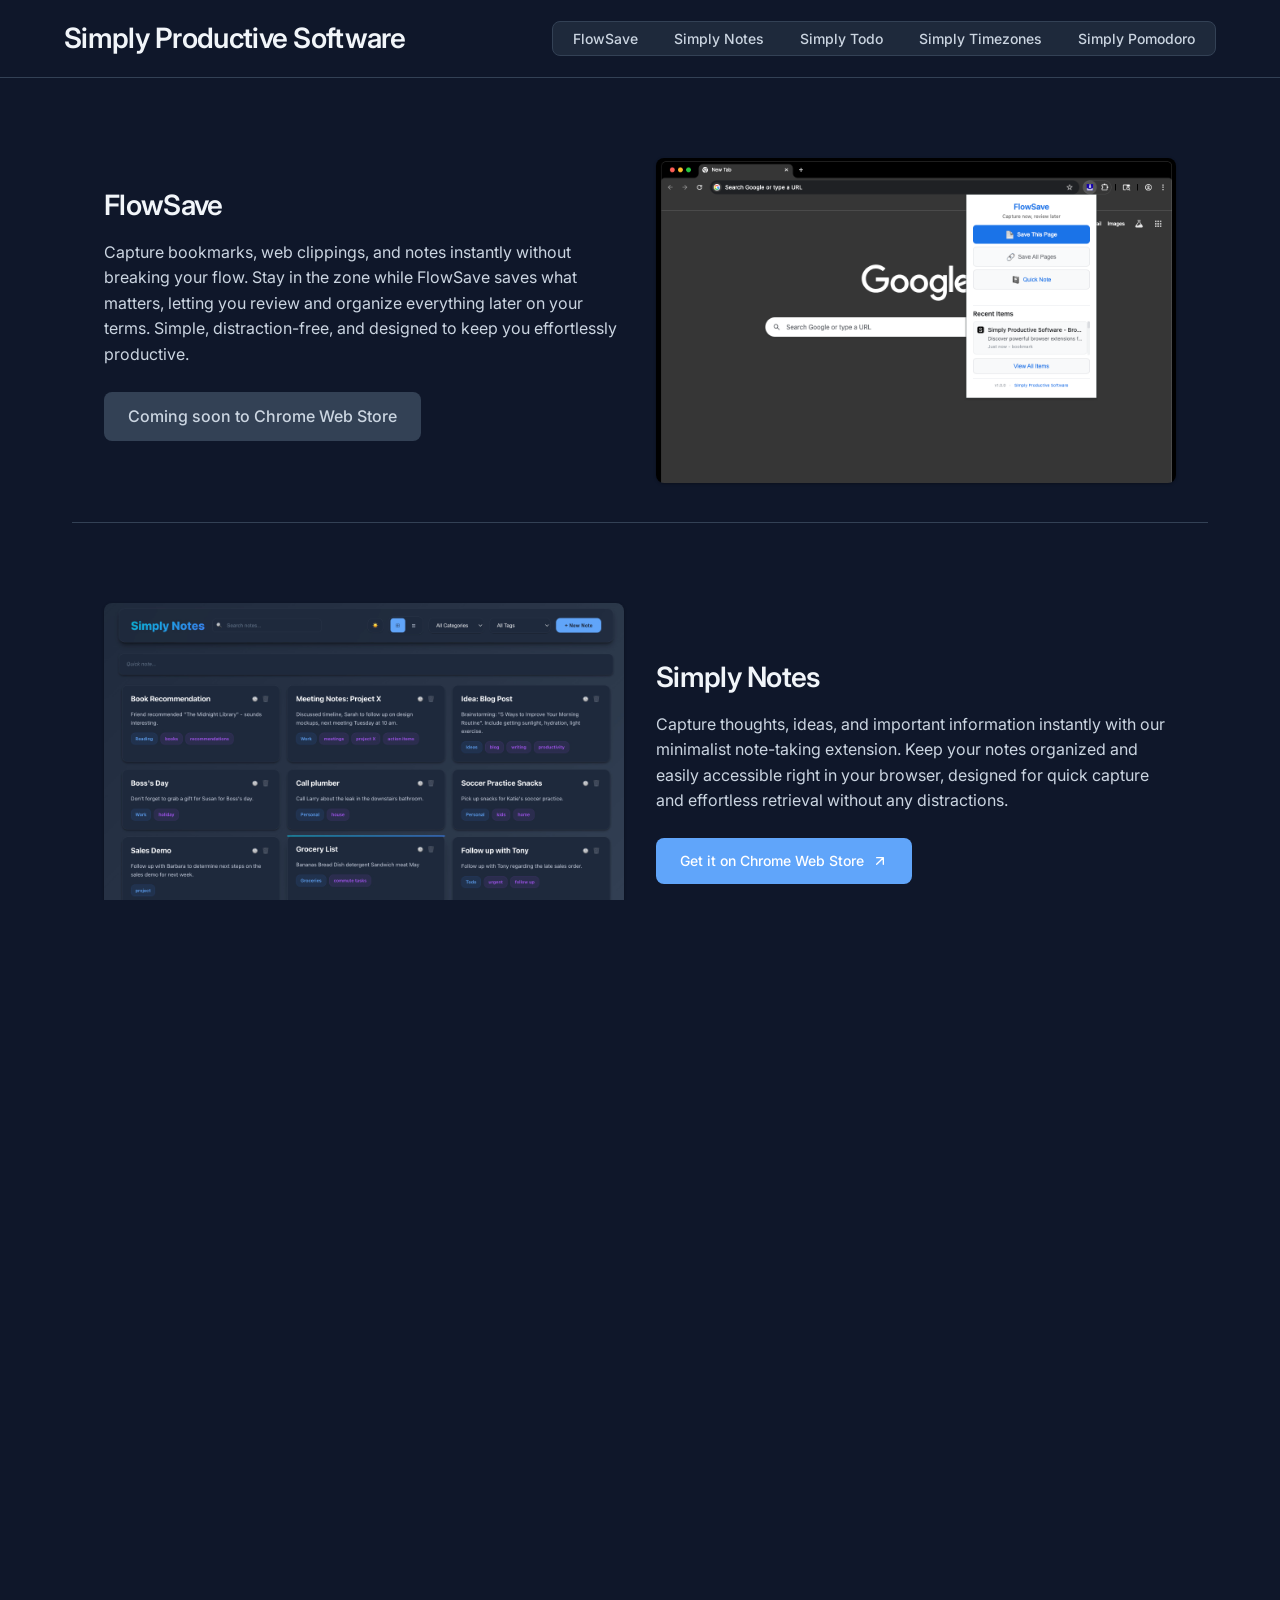
==== index.html @ 6670b8a2 "Update index.html Co-authored-by: Copilot <175728472+Copilot@users.noreply.github.com>" ====
<!DOCTYPE html>
<html lang="en">
  <head>
    <meta charset="UTF-8">
    <meta name="viewport" content="width=device-width, initial-scale=1.0">
    <title>Simply Productive Software - Browser Extensions for Productivity</title>
    <meta name="description" content="Discover powerful browser extensions for productivity including Simply Todo, Simply Timezones, Simply Pomodoro, and more. Streamline your workflow with our minimalist tools.">
    <link rel="stylesheet" href="styles.css">
    <link rel="stylesheet" href="utilities.css">
    <link rel="preconnect" href="https://fonts.googleapis.com">
    <link rel="preconnect" href="https://fonts.gstatic.com" crossorigin>
    <link href="https://fonts.googleapis.com/css2?family=Inter:wght@400;500;600;700&family=Roboto:wght@400;700&display=swap" rel="stylesheet">
    <link rel="apple-touch-icon" sizes="180x180" href="images/apple-touch-icon.png">
    <link rel="icon" type="image/png" sizes="32x32" href="images/favicon-32x32.png">
    <link rel="icon" type="image/png" sizes="16x16" href="images/favicon-16x16.png">
    <link rel="manifest" href="images/site.webmanifest">
  </head>
  <body>
    <header>
      <h1><a href="/" class="site-title">Simply Productive Software</a></h1>
      <nav>
        <button id="nav-toggle" class="menu-icon" aria-label="Toggle navigation menu" aria-expanded="false">
          <span class="bar"></span>
          <span class="bar"></span>
          <span class="bar"></span>
        </button>
        <ul id="nav-menu" role="navigation">
          <li><a href="#flowsave">FlowSave</a></li>
          <li><a href="#simply-notes">Simply Notes</a></li>
          <li><a href="#simply-todo">Simply Todo</a></li>
          <li><a href="#simply-timezones">Simply Timezones</a></li>
          <li><a href="#simply-pomodoro">Simply Pomodoro</a></li>
        </ul>
      </nav>
    </header>
       
  
    <main>
      <section class="product" id="flowsave">
        <div class="product-info">
          <h2>FlowSave</h2>
          <p>Capture bookmarks, web clippings, and notes instantly without breaking your flow. Stay in the zone while FlowSave saves what matters, letting you review and organize everything later on your terms. Simple, distraction-free, and designed to keep you effortlessly productive.</p>
          <div class="product-actions">
            <p class="coming-soon">Coming soon to Chrome Web Store</p>
          </div>
        </div>
        <div class="product-image">
          <img src="images/flowsave_screenshot.png" alt="Screenshot of FlowSave extension showing bookmark and note capture interface">
        </div>
      </section>

      <section class="product" id="simply-notes">
        <div class="product-info">
          <h2>Simply Notes</h2>
          <p>Capture thoughts, ideas, and important information instantly with our minimalist note-taking extension. Keep your notes organized and easily accessible right in your browser, designed for quick capture and effortless retrieval without any distractions.</p>
          <div class="product-actions">
            <a href="https://chromewebstore.google.com/detail/simply-notes/mkhhaekaoneilcbmcfhiagegfadagnkb" target="_blank" rel="noopener noreferrer" class="cta-button">
              <span>Get it on Chrome Web Store</span>
              <svg width="16" height="16" viewBox="0 0 24 24" fill="none" stroke="currentColor" stroke-width="2" stroke-linecap="round" stroke-linejoin="round" aria-hidden="true">
                <path d="M7 17L17 7M17 7H7M17 7V17"/>
              </svg>
            </a>
          </div>
        </div>
        <div class="product-image">
          <img src="images/simply_notes_screenshot.jpeg" alt="Simply Notes extension interface showing a clean note-taking interface">
        </div>
      </section>

      <section class="product" id="simply-todo">
        <div class="product-info">
          <h2>Simply Todo</h2>
          <p>Keep your todos organized right in your browser with our intuitive Simple Todo extension. Streamline your workflow with a clean, distraction-free interface designed for maximum productivity.</p>
          <div class="product-actions">
            <a href="https://chrome.google.com/webstore/detail/simply-todo/jafjjbfkceeoagbcfnkiibfmkchcicce" target="_blank" rel="noopener noreferrer" class="cta-button">
              <span>Get it on Chrome Web Store</span>
              <svg width="16" height="16" viewBox="0 0 24 24" fill="none" stroke="currentColor" stroke-width="2" stroke-linecap="round" stroke-linejoin="round" aria-hidden="true">
                <path d="M7 17L17 7M17 7H7M17 7V17"/>
              </svg>
            </a>
          </div>
        </div>
        <div class="product-image">
          <img src="images/simply_todo_screenshot.png" alt="Screenshot of Simply Todo extension showing task management interface with clean design">
        </div>
      </section>

      <section class="product" id="simply-timezones">
        <div class="product-info">
          <h2>Simply Timezones</h2>
          <p>Simply Timezones is the most elegant and feature-rich timezone extension for Chrome. Whether you're coordinating with remote teams, scheduling international meetings, or staying connected with friends and family worldwide, this extension makes global time management effortless and beautiful.</p>
          <div class="product-actions">
            <a href="https://chrome.google.com/webstore/detail/simply-timezones/hpgpbjglfnmbfbfgeknihofbfjahfcnl" target="_blank" rel="noopener noreferrer" class="cta-button">
              <span>Get it on Chrome Web Store</span>
              <svg width="16" height="16" viewBox="0 0 24 24" fill="none" stroke="currentColor" stroke-width="2" stroke-linecap="round" stroke-linejoin="round" aria-hidden="true">
                <path d="M7 17L17 7M17 7H7M17 7V17"/>
              </svg>
            </a>
          </div>
        </div>
        <div class="product-image">
          <img src="images/simply_timezones_screenshot.png" alt="Screenshot of Simply Timezones extension showing multiple timezone displays in an organized layout">
        </div>
      </section>

      <section class="product" id="simply-pomodoro">
        <div class="product-info">
          <h2>Simply Pomodoro</h2>
          <p>A browser extension dedicated to enhancing your productivity by providing structured work and rest intervals. It helps users maintain focus, reduce burnout, and manage tasks effectively by signaling when to work and when to take a break using the proven Pomodoro Technique.</p>
          <div class="product-actions">
            <a href="https://chrome.google.com/webstore/detail/simply-pomodoro/ipaondnemkldgemededpanmgcmkelhdj" target="_blank" rel="noopener noreferrer" class="cta-button">
              <span>Get it on Chrome Web Store</span>
              <svg width="16" height="16" viewBox="0 0 24 24" fill="none" stroke="currentColor" stroke-width="2" stroke-linecap="round" stroke-linejoin="round" aria-hidden="true">
                <path d="M7 17L17 7M17 7H7M17 7V17"/>
              </svg>
            </a>
          </div>
        </div>
        <div class="product-image">
          <img src="images/simply_pomodoro_screenshot.png" alt="Screenshot of Simply Pomodoro extension showing timer interface with work and break intervals">
        </div>
      </section>
    </main>
    
    <footer>
      <p>&copy; <span id="current-year"></span> Simply Productive Software. All rights reserved.</p>
    </footer>
    
    <!-- Image Modal -->
    <div id="image-modal" class="image-modal" aria-hidden="true" role="dialog" aria-labelledby="modal-title" aria-describedby="modal-description">
      <div class="modal-backdrop" aria-label="Click anywhere to close image preview"></div>
      <div class="modal-content">
        <button class="modal-close" aria-label="Close image preview" title="Close">
          <svg width="20" height="20" viewBox="0 0 24 24" fill="none" stroke="currentColor" stroke-width="2" stroke-linecap="round" stroke-linejoin="round">
            <line x1="18" y1="6" x2="6" y2="18"></line>
            <line x1="6" y1="6" x2="18" y2="18"></line>
          </svg>
        </button>
        <img id="modal-image" src="" alt="" />
        <div class="modal-info">
          <h3 id="modal-title"></h3>
          <p id="modal-description"></p>
        </div>
      </div>
    </div>
    
    <script src="script.js"></script>
  </body>
</html>
---- styles.css ----
/* Modern Reset and Base Styles */
* {
    box-sizing: border-box;
    margin: 0;
    padding: 0;
}

/* Performance Optimizations */
* {
    box-sizing: border-box;
    margin: 0;
    padding: 0;
}

/* Reduce motion for users who prefer it */
@media (prefers-reduced-motion: reduce) {
    *,
    *::before,
    *::after {
        animation-duration: 0.01ms !important;
        animation-iteration-count: 1 !important;
        transition-duration: 0.01ms !important;
    }
    
    html {
        scroll-behavior: auto;
    }
}

/* Improve font rendering */
body {
    -webkit-font-smoothing: antialiased;
    -moz-osx-font-smoothing: grayscale;
    text-rendering: optimizeLegibility;
}

:root {
    --primary-color: #60a5fa;
    --primary-hover: #3b82f6;
    --background: #0f172a;
    --surface: #1e293b;
    --text-primary: #f1f5f9;
    --text-secondary: #cbd5e1;
    --text-muted: #94a3b8;
    --border-color: #334155;
    --shadow: 0 1px 3px 0 rgba(0, 0, 0, 0.3);
    --shadow-hover: 0 4px 6px -1px rgba(0, 0, 0, 0.3);
    --border-radius: 8px;
    --transition: all 0.2s ease;
}

html {
    scroll-behavior: smooth;
    scroll-padding-top: 6rem;
}

html, body {
    height: 100%;
    width: 100%;
    overflow-x: hidden;
    font-family: -apple-system, BlinkMacSystemFont, 'Inter', 'Segoe UI', Roboto, sans-serif;
    background: var(--background);
    color: var(--text-primary);
    line-height: 1.6;
    display: flex;
    flex-direction: column;
}

/* Layout Components */
header, main, footer {
    flex: 0 0 auto;
}

main {
    flex: 1 0 auto;
    padding: 0;
    max-width: 1200px;
    margin: 0 auto;
    width: 100%;
}

/* Compact Header */
header {
    background: var(--background);
    border-bottom: 1px solid var(--border-color);
    padding: 1rem 5%;
    display: flex;
    justify-content: space-between;
    align-items: center;
    position: sticky;
    top: 0;
    z-index: 1000;
}

header h1 {
    font-size: clamp(1.25rem, 2.5vw, 1.75rem);
    font-weight: 600;
    color: var(--text-primary);
    margin: 0;
    letter-spacing: -0.025em;
}

.site-title {
    color: var(--text-primary);
    text-decoration: none;
    transition: var(--transition);
    outline: none;
}

.site-title:hover {
    color: var(--primary-color);
}

.site-title:focus {
    outline: none;
}

.site-title:active {
    outline: none;
}

/* Minimalist Product Cards */
.product {
    margin: 3rem 2rem;
    padding: 2rem;
    display: grid;
    grid-template-columns: 1fr 1fr;
    gap: 2rem;
    align-items: center;
    border-bottom: 1px solid var(--border-color);
    scroll-margin-top: 6rem;
    opacity: 0;
    animation: slideInUp 0.6s ease-out forwards;
}

.product:last-child {
    border-bottom: none;
}

.product:nth-child(even) {
    grid-template-columns: 1fr 1fr;
}

.product:nth-child(even) .product-info {
    order: 2;
}

.product:nth-child(even) .product-image {
    order: 1;
}

.product-info h2 {
    font-size: clamp(1.25rem, 3vw, 1.75rem);
    font-weight: 600;
    margin-bottom: 0.75rem;
    color: var(--text-primary);
    letter-spacing: -0.025em;
}

.product-info p {
    font-size: 1rem;
    color: var(--text-secondary);
    margin-bottom: 1.5rem;
    line-height: 1.6;
}

/* Product Actions */
.product-actions {
    margin-top: 1.5rem;
}

.cta-button {
    display: inline-flex;
    align-items: center;
    gap: 0.5rem;
    background: var(--primary-color);
    color: white;
    padding: 0.75rem 1.5rem;
    border-radius: var(--border-radius);
    text-decoration: none;
    font-weight: 500;
    font-size: 0.875rem;
    transition: var(--transition);
}

.cta-button:hover {
    background: var(--primary-hover);
    transform: translateY(-1px);
    box-shadow: var(--shadow-hover);
}

.cta-button:focus-visible {
    outline: 2px solid var(--primary-color);
    outline-offset: 2px;
}

.coming-soon {
    display: inline-flex;
    align-items: center;
    gap: 0.5rem;
    background: var(--border-color);
    color: var(--text-muted);
    padding: 0.75rem 1.5rem;
    border-radius: var(--border-radius);
    font-weight: 500;
    font-size: 0.875rem;
    cursor: default;
    pointer-events: none;
}

.product-image {
    position: relative;
}

.product-image img {
    width: 100%;
    height: auto;
    border-radius: var(--border-radius);
    box-shadow: var(--shadow);
    transition: var(--transition);
}

/* Minimalist Footer */
footer {
    background: var(--surface);
    border-top: 1px solid var(--border-color);
    padding: 1.5rem 5%;
    text-align: center;
    margin-top: 3rem;
}

footer p {
    font-size: 0.875rem;
    color: var(--text-muted);
}

/* Clean Navigation */
nav {
    display: flex;
    align-items: center;
    position: relative;
}

#nav-menu {
    list-style-type: none;
    display: flex;
    gap: 0.25rem;
    background: var(--surface);
    border-radius: var(--border-radius);
    padding: 0.25rem;
    border: 1px solid var(--border-color);
}

#nav-menu li a {
    color: var(--text-secondary);
    text-decoration: none;
    padding: 0.5rem 1rem;
    border-radius: calc(var(--border-radius) - 2px);
    transition: var(--transition);
    font-weight: 500;
    font-size: 0.875rem;
    white-space: nowrap;
    position: relative;
}

#nav-menu li a::after {
    content: '';
    position: absolute;
    bottom: -2px;
    left: 50%;
    width: 0;
    height: 2px;
    background: var(--primary-color);
    transition: var(--transition);
    transform: translateX(-50%);
}

#nav-menu li a:hover::after,
#nav-menu li a:focus::after,
#nav-menu li a.active::after {
    width: 80%;
}

#nav-menu li a:hover,
#nav-menu li a:focus,
#nav-menu li a.active {
    background: var(--primary-color);
    color: white;
}

/* Navigation Hamburger Menu */
.menu-icon {
    display: none;
    flex-direction: column;
    gap: 3px;
    cursor: pointer;
    padding: 6px;
    border-radius: var(--border-radius);
    transition: var(--transition);
    background: none;
    border: none;
    color: inherit;
}

.menu-icon:hover {
    background: rgba(96, 165, 250, 0.1);
}

.menu-icon:focus {
    outline: 2px solid var(--primary-color);
    outline-offset: 2px;
}

.menu-icon:focus-visible {
    outline: 2px solid var(--primary-color);
    outline-offset: 2px;
}

.bar {
    background: var(--text-primary);
    height: 2px;
    width: 20px;
    border-radius: 1px;
    transition: var(--transition);
    display: block;
}

/* Minimalist Responsive Design */
@media only screen and (max-width: 900px) {
    main {
        padding: 0 1rem;
    }
    
    .product {
        grid-template-columns: 1fr;
        margin: 2rem 1rem;
        padding: 1.5rem;
        gap: 1.5rem;
    }
    
    .product:nth-child(even) {
        grid-template-columns: 1fr;
    }
    
    .product:nth-child(even) .product-info {
        order: 1;
    }
    
    .product:nth-child(even) .product-image {
        order: 2;
    }
    
    header {
        padding: 0.75rem 5%;
        flex-direction: row;
        justify-content: space-between;
        align-items: center;
    }
    
    nav {
        position: relative;
    }
    
    #nav-menu {
        display: none;
        flex-direction: column;
        position: absolute;
        top: calc(100% + 0.5rem);
        right: 0;
        background: var(--surface);
        border-radius: var(--border-radius);
        border: 1px solid var(--border-color);
        box-shadow: var(--shadow-hover);
        padding: 0.75rem;
        gap: 0.5rem;
        min-width: 200px;
        white-space: nowrap;
        z-index: 100;
    }

    #nav-menu.active {
        display: flex;
    }
    
    #nav-menu li a {
        padding: 0.5rem 0;
        border-radius: 0;
        background: none;
        color: var(--text-secondary);
        border-bottom: 1px solid transparent;
    }
    
    #nav-menu li a:hover,
    #nav-menu li a:focus,
    #nav-menu li a.active {
        background: none;
        color: var(--primary-color);
        border-bottom-color: var(--primary-color);
    }

    .menu-icon {
        display: flex;
    }
    
    .product-info h2 {
        font-size: 1.5rem;
    }
    
    .product-info p {
        font-size: 0.9rem;
    }
}

@media only screen and (max-width: 480px) {
    header {
        padding: 0.5rem 5%;
    }
    
    .product {
        margin: 1.5rem 0.5rem;
        padding: 1rem;
    }
    
    .product-actions .cta-button {
        padding: 0.625rem 1.25rem;
        font-size: 0.8rem;
    }
}

/* Clean Focus States */
a:focus,
button:focus {
    outline: 2px solid var(--primary-color);
    outline-offset: 2px;
}

/* Image Modal Styles */
.image-modal {
    position: fixed;
    top: 0;
    left: 0;
    width: 100%;
    height: 100%;
    background: rgba(15, 23, 42, 0.95);
    backdrop-filter: blur(8px);
    z-index: 10000;
    display: flex;
    align-items: center;
    justify-content: center;
    opacity: 0;
    visibility: hidden;
    transition: all 0.3s ease;
}

.image-modal.active {
    opacity: 1;
    visibility: visible;
}

.modal-backdrop {
    position: absolute;
    top: 0;
    left: 0;
    width: 100%;
    height: 100%;
    cursor: pointer;
}

.modal-content {
    position: relative;
    max-width: 90vw;
    max-height: 90vh;
    background: var(--surface);
    border-radius: var(--border-radius);
    box-shadow: 0 25px 50px -12px rgba(0, 0, 0, 0.5);
    overflow: hidden;
    transform: scale(0.9);
    transition: transform 0.3s ease;
    display: flex;
    flex-direction: column;
    align-items: center;
}

.image-modal.active .modal-content {
    transform: scale(1);
}

.modal-close {
    position: absolute;
    top: 0.75rem;
    right: 0.75rem;
    background: rgba(0, 0, 0, 0.3);
    border: none;
    border-radius: 50%;
    width: 32px;
    height: 32px;
    display: flex;
    align-items: center;
    justify-content: center;
    color: rgba(255, 255, 255, 0.6);
    cursor: pointer;
    transition: var(--transition);
    z-index: 10001;
    opacity: 0.4;
}

.modal-close:hover {
    background: rgba(0, 0, 0, 0.6);
    color: white;
    opacity: 1;
    transform: scale(1.05);
}

.modal-close:focus {
    outline: 2px solid var(--primary-color);
    outline-offset: 2px;
}

#modal-image {
    width: 100%;
    height: auto;
    max-height: calc(90vh - 120px);
    object-fit: contain;
    display: block;
}

.modal-info {
    padding: 1.5rem;
    background: var(--surface);
    border-top: 1px solid var(--border-color);
    width: 100%;
    box-sizing: border-box;
    align-self: stretch;
}

.modal-info h3 {
    font-size: 1.25rem;
    font-weight: 600;
    color: var(--text-primary);
    margin-bottom: 0.5rem;
    text-align: left;
}

.modal-info p {
    color: var(--text-secondary);
    font-size: 0.9rem;
    line-height: 1.5;
    text-align: left;
    margin: 0;
}

/* Make product images clickable */
.product-image img {
    cursor: pointer;
    transition: var(--transition);
}

.product-image img:hover {
    transform: scale(1.02);
    box-shadow: var(--shadow-hover);
}

/* Mobile responsiveness for modal */
@media only screen and (max-width: 768px) {
    .modal-content {
        max-width: 95vw;
        max-height: 95vh;
        margin: 1rem;
    }
    
    .modal-close {
        top: 0.5rem;
        right: 0.5rem;
        width: 28px;
        height: 28px;
        opacity: 0.3;
    }
    
    #modal-image {
        max-height: calc(95vh - 140px);
    }
    
    .modal-info {
        padding: 1rem;
    }
    
    .modal-info h3 {
        font-size: 1.1rem;
    }
    
    .modal-info p {
        font-size: 0.85rem;
    }
}

/* Smooth Page Load Animation */
@keyframes slideInUp {
    from {
        opacity: 0;
        transform: translateY(30px);
    }
    to {
        opacity: 1;
        transform: translateY(0);
    }
}
---- utilities.css ----
/**
 * Utility Classes and Components
 * Reusable styles for common UI patterns
 */

/* Screen Reader Only */
.sr-only {
    position: absolute;
    width: 1px;
    height: 1px;
    padding: 0;
    margin: -1px;
    overflow: hidden;
    clip: rect(0, 0, 0, 0);
    white-space: nowrap;
    border: 0;
}

/* Loading States */
.loading {
    opacity: 0.6;
    pointer-events: none;
}

/* Smooth Transitions */
.fade-in {
    animation: fadeIn 0.5s ease-in;
}

@keyframes fadeIn {
    from { opacity: 0; transform: translateY(20px); }
    to { opacity: 1; transform: translateY(0); }
}

/* Focus Indicators */
.focus-visible {
    outline: 2px solid var(--primary-color);
    outline-offset: 2px;
}

/* Text Utilities */
.text-center { text-align: center; }
.text-left { text-align: left; }
.text-right { text-align: right; }

/* Spacing Utilities */
.mt-1 { margin-top: 0.25rem; }
.mt-2 { margin-top: 0.5rem; }
.mt-3 { margin-top: 1rem; }
.mt-4 { margin-top: 1.5rem; }

.mb-1 { margin-bottom: 0.25rem; }
.mb-2 { margin-bottom: 0.5rem; }
.mb-3 { margin-bottom: 1rem; }
.mb-4 { margin-bottom: 1.5rem; }

/* Component States */
.is-active { 
    background: var(--primary-color) !important;
    color: white !important;
}

.is-disabled {
    opacity: 0.5;
    pointer-events: none;
    cursor: not-allowed;
}

/* Print Styles */
@media print {
    * {
        background: transparent !important;
        color: black !important;
        box-shadow: none !important;
        text-shadow: none !important;
    }
    
    a, a:visited {
        text-decoration: underline;
    }
    
    a[href]:after {
        content: " (" attr(href) ")";
    }
    
    .menu-icon,
    #nav-menu {
        display: none !important;
    }
    
    .product {
        page-break-inside: avoid;
    }
}
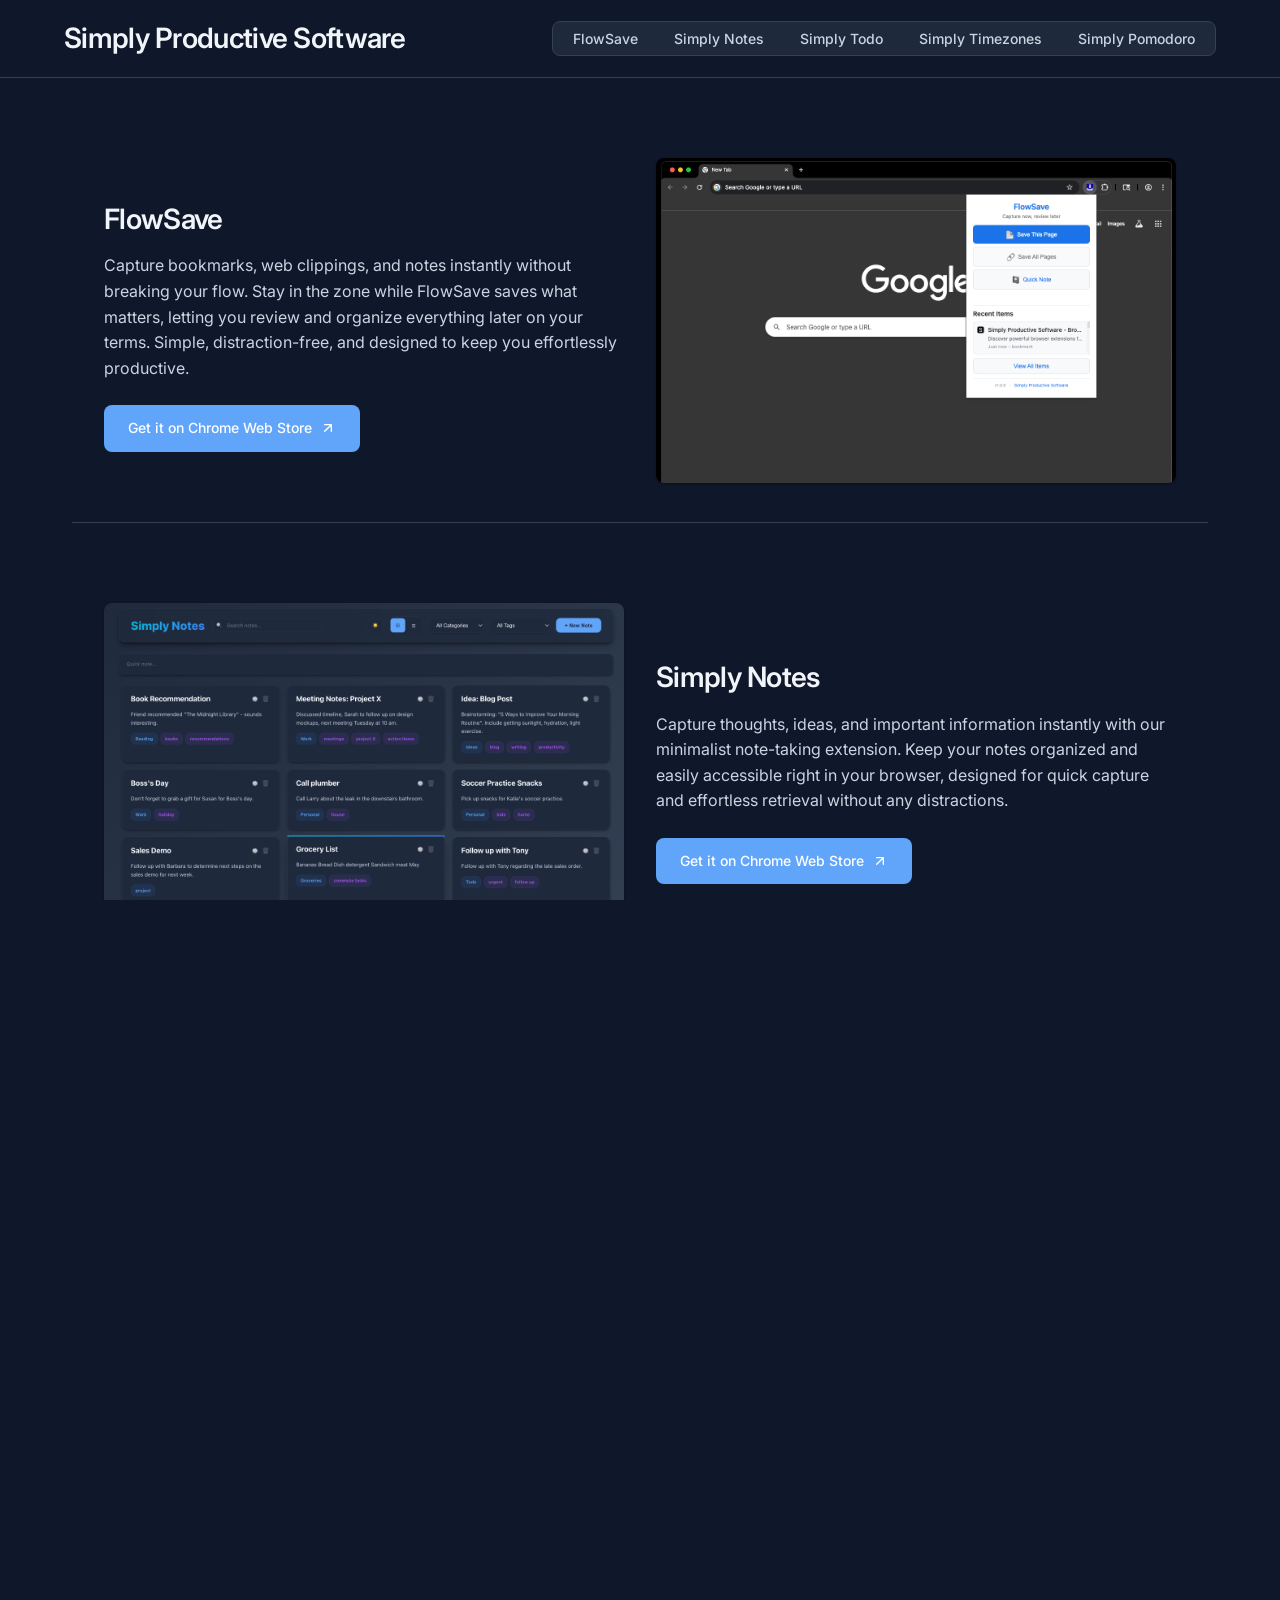
==== commit 4a6a7033: "Adding link to FlowSave" ====
--- a/index.html
+++ b/index.html
@@ -41,11 +41,16 @@
           <h2>FlowSave</h2>
           <p>Capture bookmarks, web clippings, and notes instantly without breaking your flow. Stay in the zone while FlowSave saves what matters, letting you review and organize everything later on your terms. Simple, distraction-free, and designed to keep you effortlessly productive.</p>
           <div class="product-actions">
-            <p class="coming-soon">Coming soon to Chrome Web Store</p>
+            <a href="https://chromewebstore.google.com/detail/flowsave/kjoapfegbedibdgajoobgipgmcnbblno" target="_blank" rel="noopener noreferrer" class="cta-button">
+              <span>Get it on Chrome Web Store</span>
+              <svg width="16" height="16" viewBox="0 0 24 24" fill="none" stroke="currentColor" stroke-width="2" stroke-linecap="round" stroke-linejoin="round" aria-hidden="true">
+                <path d="M7 17L17 7M17 7H7M17 7V17"/>
+              </svg>
+            </a>
           </div>
         </div>
         <div class="product-image">
-          <img src="images/flowsave_screenshot.png" alt="Screenshot of FlowSave extension showing bookmark and note capture interface">
+          <img src="images/flowsave_screenshot.png" alt="Screenshot of FlowSave extension showing bookmark and note capture interface" loading="lazy">
         </div>
       </section>
 
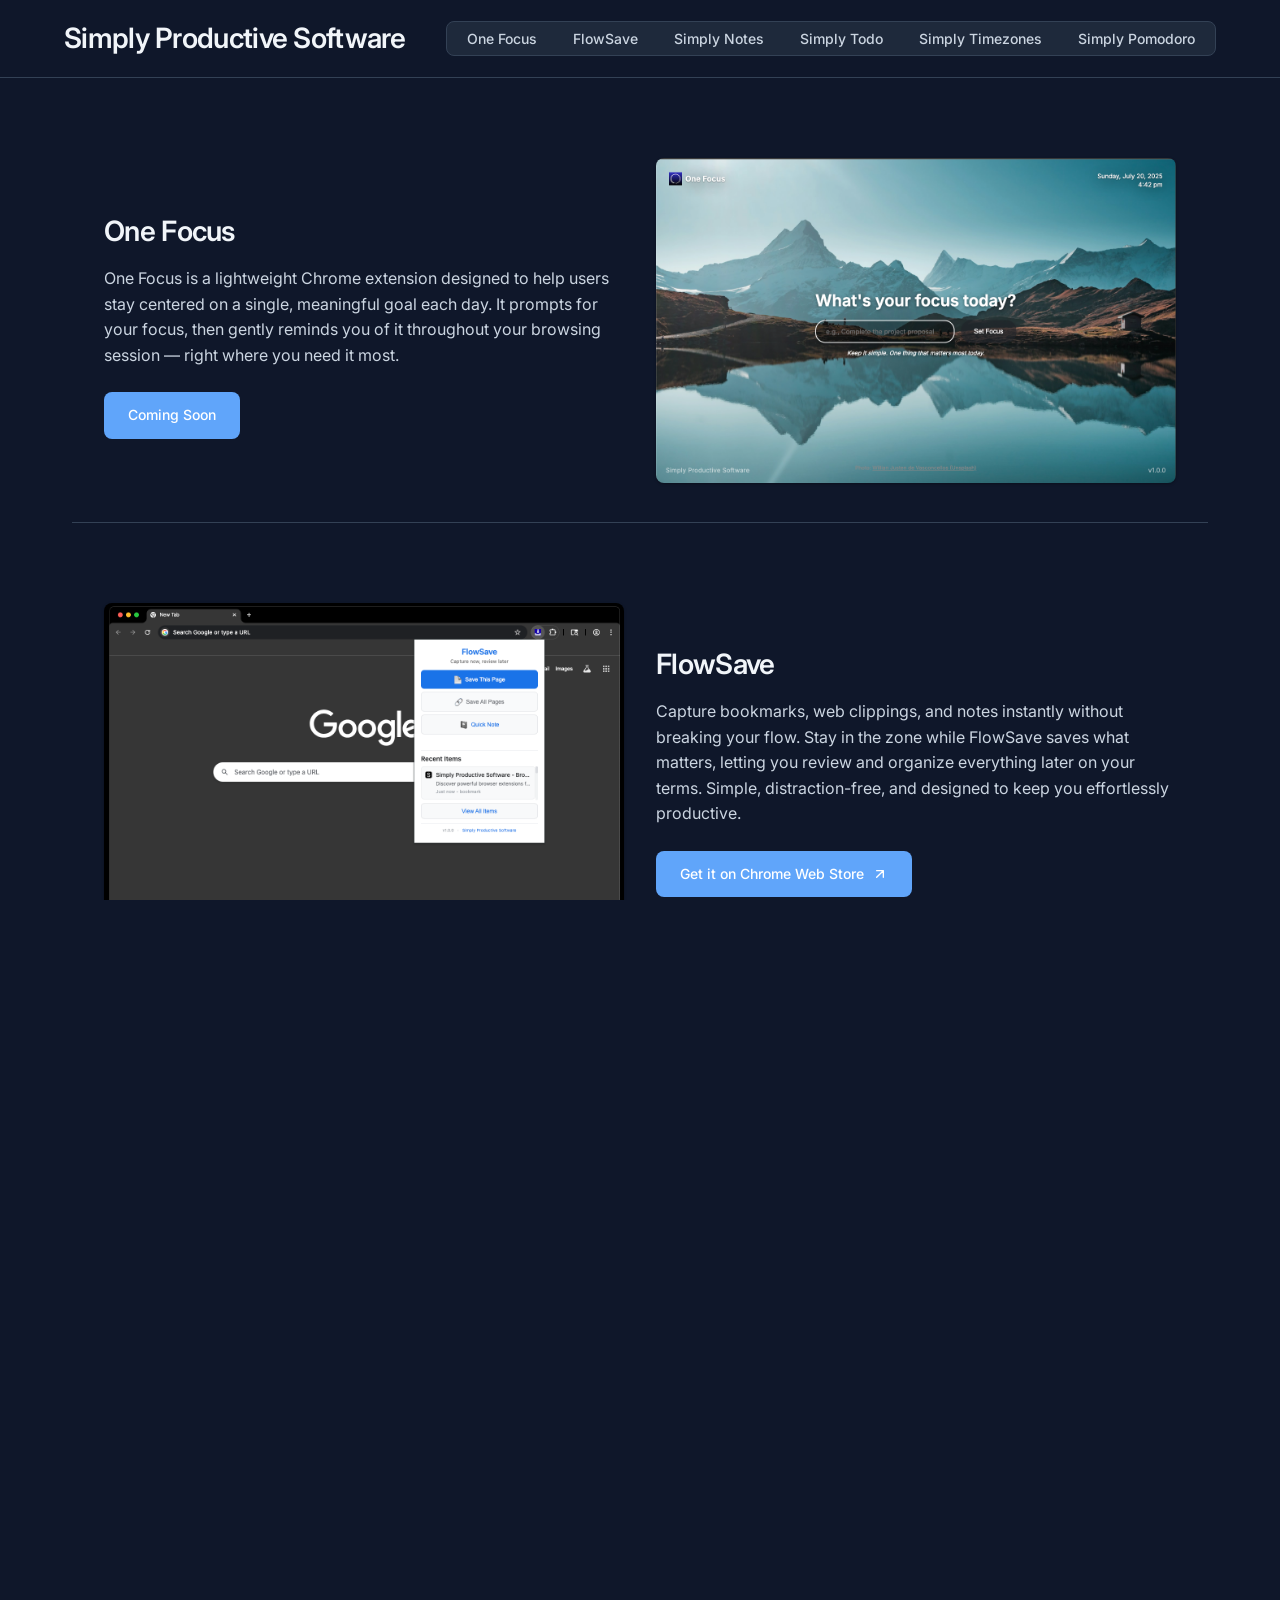
==== commit 2150a0af: "adding 'One Focus'" ====
--- a/index.html
+++ b/index.html
@@ -25,6 +25,7 @@
           <span class="bar"></span>
         </button>
         <ul id="nav-menu" role="navigation">
+          <li><a href="#onefocus">One Focus</a></li>
           <li><a href="#flowsave">FlowSave</a></li>
           <li><a href="#simply-notes">Simply Notes</a></li>
           <li><a href="#simply-todo">Simply Todo</a></li>
@@ -36,6 +37,19 @@
        
   
     <main>
+      <section class="product" id="onefocus">
+        <div class="product-info">
+          <h2>One Focus</h2>
+          <p>One Focus is a lightweight Chrome extension designed to help users stay centered on a single, meaningful goal each day. It prompts for your focus, then gently reminds you of it throughout your browsing session — right where you need it most.</p>
+          <div class="product-actions">
+            <span class="cta-button disabled" aria-disabled="true">Coming Soon</span>
+          </div>
+        </div>
+        <div class="product-image">
+          <img src="images/one_focus_screenshot.png" alt="Screenshot of One Focus extension showing a prompt to set a focus for the day" loading="lazy" />
+        </div>
+      </section>
+
       <section class="product" id="flowsave">
         <div class="product-info">
           <h2>FlowSave</h2>
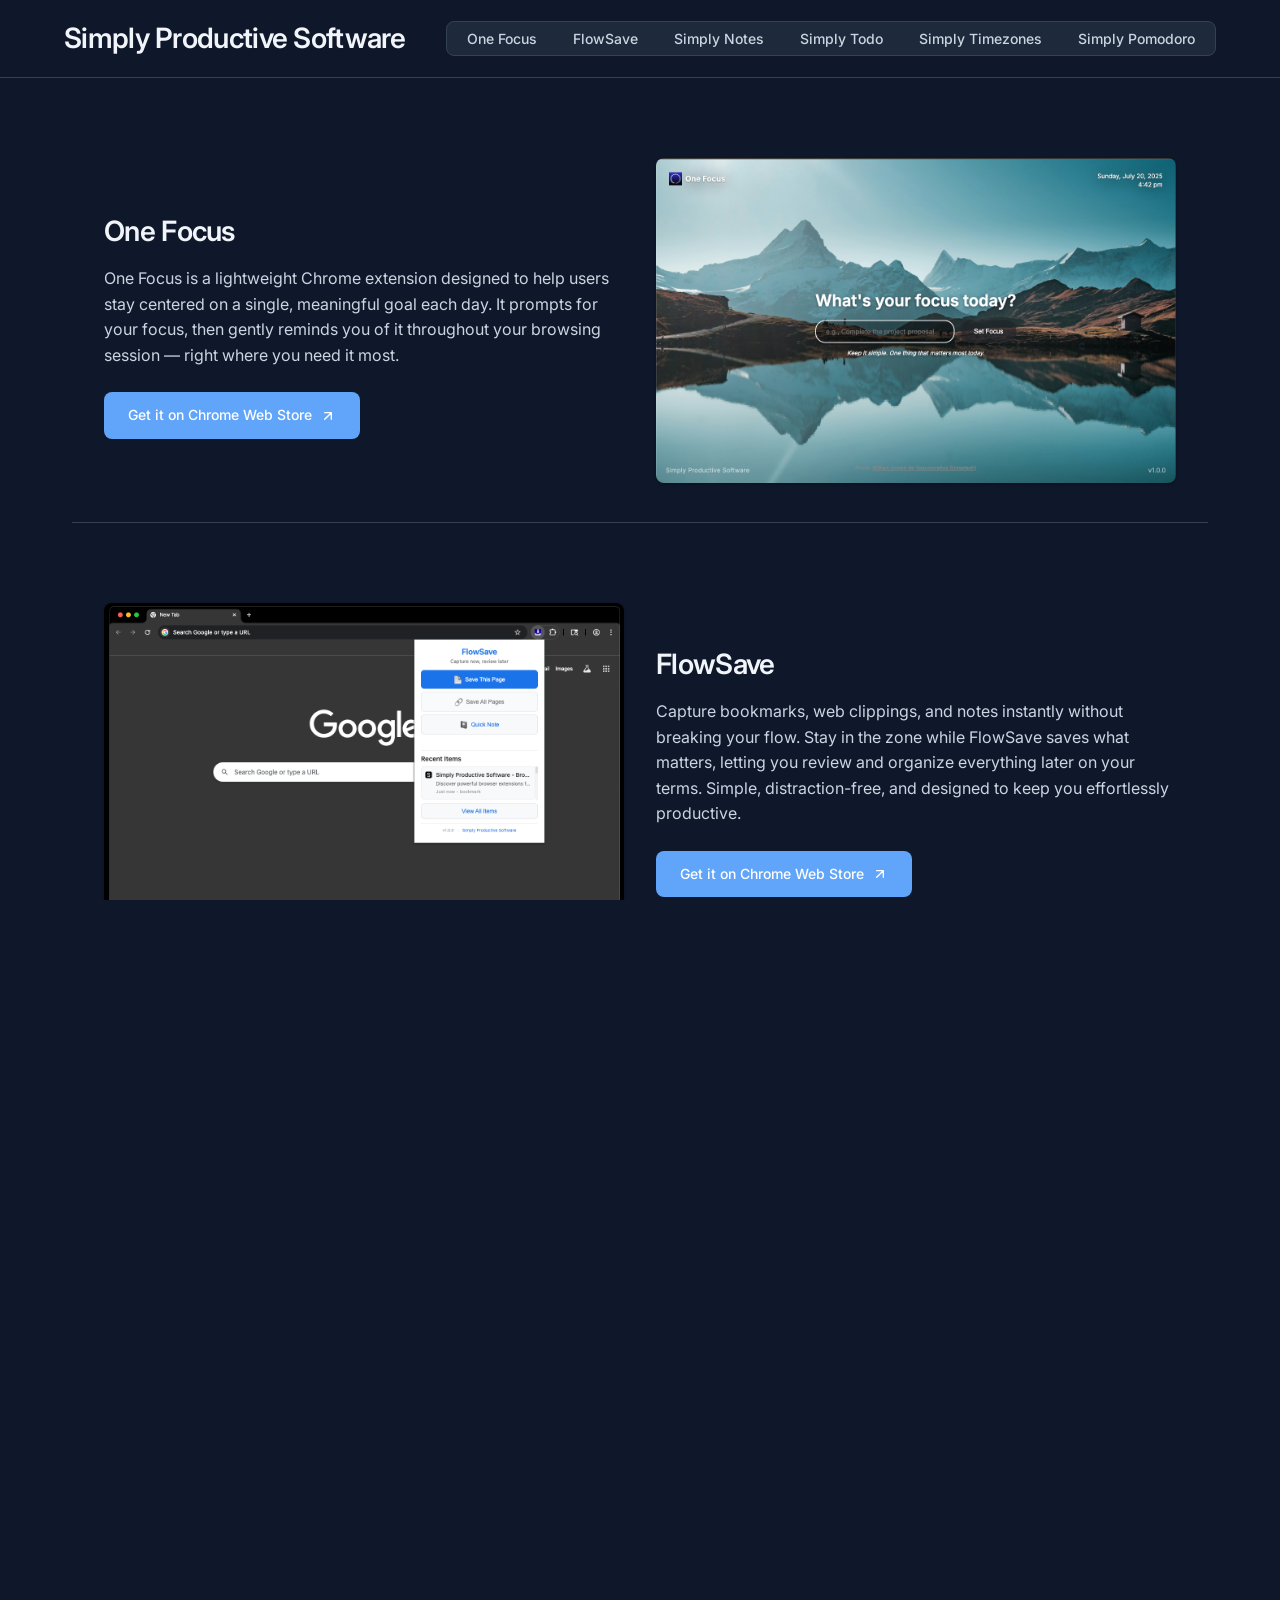
==== commit d8d4ea12: "adding link to one focus" ====
--- a/index.html
+++ b/index.html
@@ -42,7 +42,12 @@
           <h2>One Focus</h2>
           <p>One Focus is a lightweight Chrome extension designed to help users stay centered on a single, meaningful goal each day. It prompts for your focus, then gently reminds you of it throughout your browsing session — right where you need it most.</p>
           <div class="product-actions">
-            <span class="cta-button disabled" aria-disabled="true">Coming Soon</span>
+            <a href="https://chromewebstore.google.com/detail/one-focus/fdimngiaicogikhapannfobheghimged" target="_blank" rel="noopener noreferrer" class="cta-button">
+              <span>Get it on Chrome Web Store</span>
+              <svg width="16" height="16" viewBox="0 0 24 24" fill="none" stroke="currentColor" stroke-width="2" stroke-linecap="round" stroke-linejoin="round" aria-hidden="true">
+                <path d="M7 17L17 7M17 7H7M17 7V17"/>
+              </svg>
+            </a>
           </div>
         </div>
         <div class="product-image">
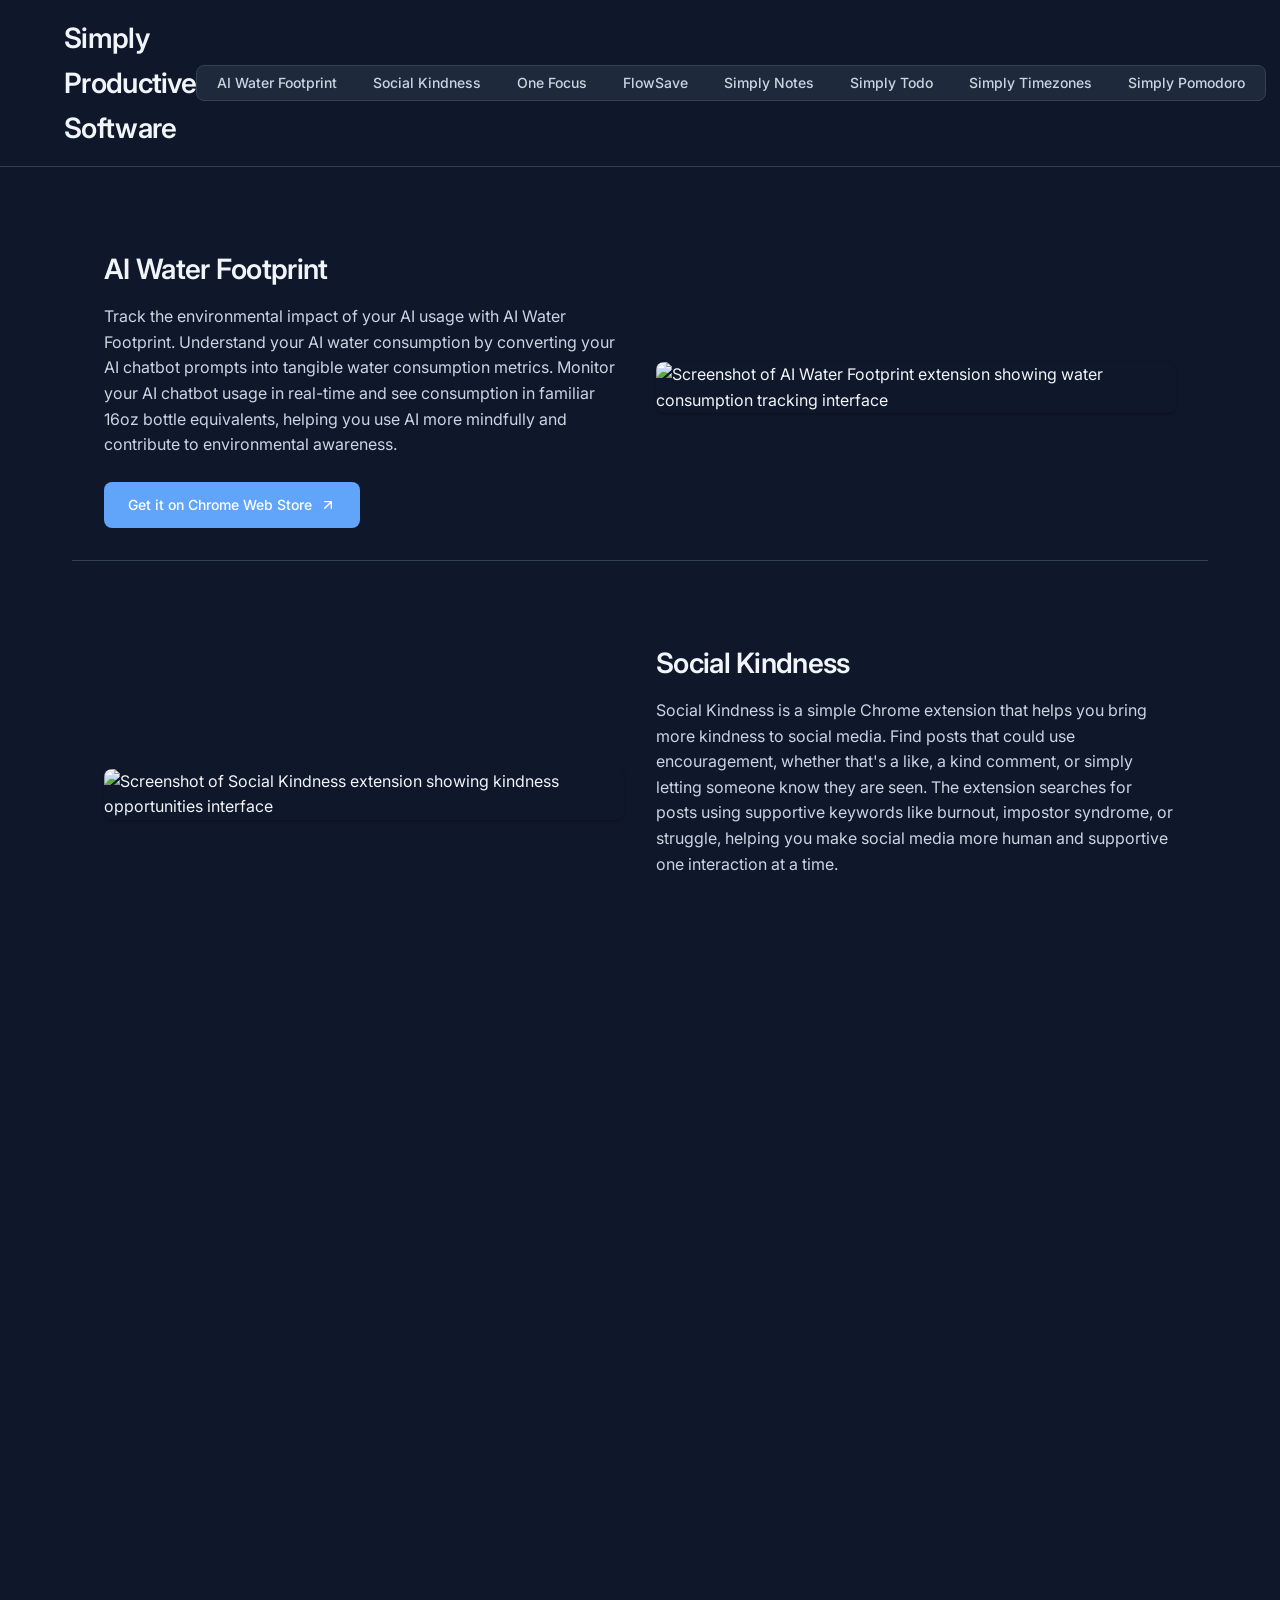
==== commit 12942bbb: "adding listings for ai water footprint and social kindness" ====
--- a/index.html
+++ b/index.html
@@ -25,6 +25,8 @@
           <span class="bar"></span>
         </button>
         <ul id="nav-menu" role="navigation">
+          <li><a href="#ai-water-footprint">AI Water Footprint</a></li>
+          <li><a href="#social-kindness">Social Kindness</a></li>
           <li><a href="#onefocus">One Focus</a></li>
           <li><a href="#flowsave">FlowSave</a></li>
           <li><a href="#simply-notes">Simply Notes</a></li>
@@ -37,6 +39,42 @@
        
   
     <main>
+      <section class="product" id="ai-water-footprint">
+        <div class="product-info">
+          <h2>AI Water Footprint</h2>
+          <p>Track the environmental impact of your AI usage with AI Water Footprint. Understand your AI water consumption by converting your AI chatbot prompts into tangible water consumption metrics. Monitor your AI chatbot usage in real-time and see consumption in familiar 16oz bottle equivalents, helping you use AI more mindfully and contribute to environmental awareness.</p>
+          <div class="product-actions">
+            <a href="https://chromewebstore.google.com/detail/ai-water-footprint/dcnjgnmkefkadkkmkofkenlhdnngcaia" target="_blank" rel="noopener noreferrer" class="cta-button">
+              <span>Get it on Chrome Web Store</span>
+              <svg width="16" height="16" viewBox="0 0 24 24" fill="none" stroke="currentColor" stroke-width="2" stroke-linecap="round" stroke-linejoin="round" aria-hidden="true">
+                <path d="M7 17L17 7M17 7H7M17 7V17"/>
+              </svg>
+            </a>
+          </div>
+        </div>
+        <div class="product-image">
+          <img src="images/ai_water_footprint_screenshot.png" alt="Screenshot of AI Water Footprint extension showing water consumption tracking interface" loading="lazy" />
+        </div>
+      </section>
+
+      <section class="product" id="social-kindness">
+        <div class="product-info">
+          <h2>Social Kindness</h2>
+          <p>Social Kindness is a simple Chrome extension that helps you bring more kindness to social media. Find posts that could use encouragement, whether that's a like, a kind comment, or simply letting someone know they are seen. The extension searches for posts using supportive keywords like burnout, impostor syndrome, or struggle, helping you make social media more human and supportive one interaction at a time.</p>
+          <div class="product-actions">
+            <a href="https://chromewebstore.google.com/detail/social-kindness/fnclkngocdhniaiedfpekgclcmibipij" target="_blank" rel="noopener noreferrer" class="cta-button">
+              <span>Get it on Chrome Web Store</span>
+              <svg width="16" height="16" viewBox="0 0 24 24" fill="none" stroke="currentColor" stroke-width="2" stroke-linecap="round" stroke-linejoin="round" aria-hidden="true">
+                <path d="M7 17L17 7M17 7H7M17 7V17"/>
+              </svg>
+            </a>
+          </div>
+        </div>
+        <div class="product-image">
+          <img src="images/social_kindness_screenshot.png" alt="Screenshot of Social Kindness extension showing kindness opportunities interface" loading="lazy" />
+        </div>
+      </section>
+
       <section class="product" id="onefocus">
         <div class="product-info">
           <h2>One Focus</h2>
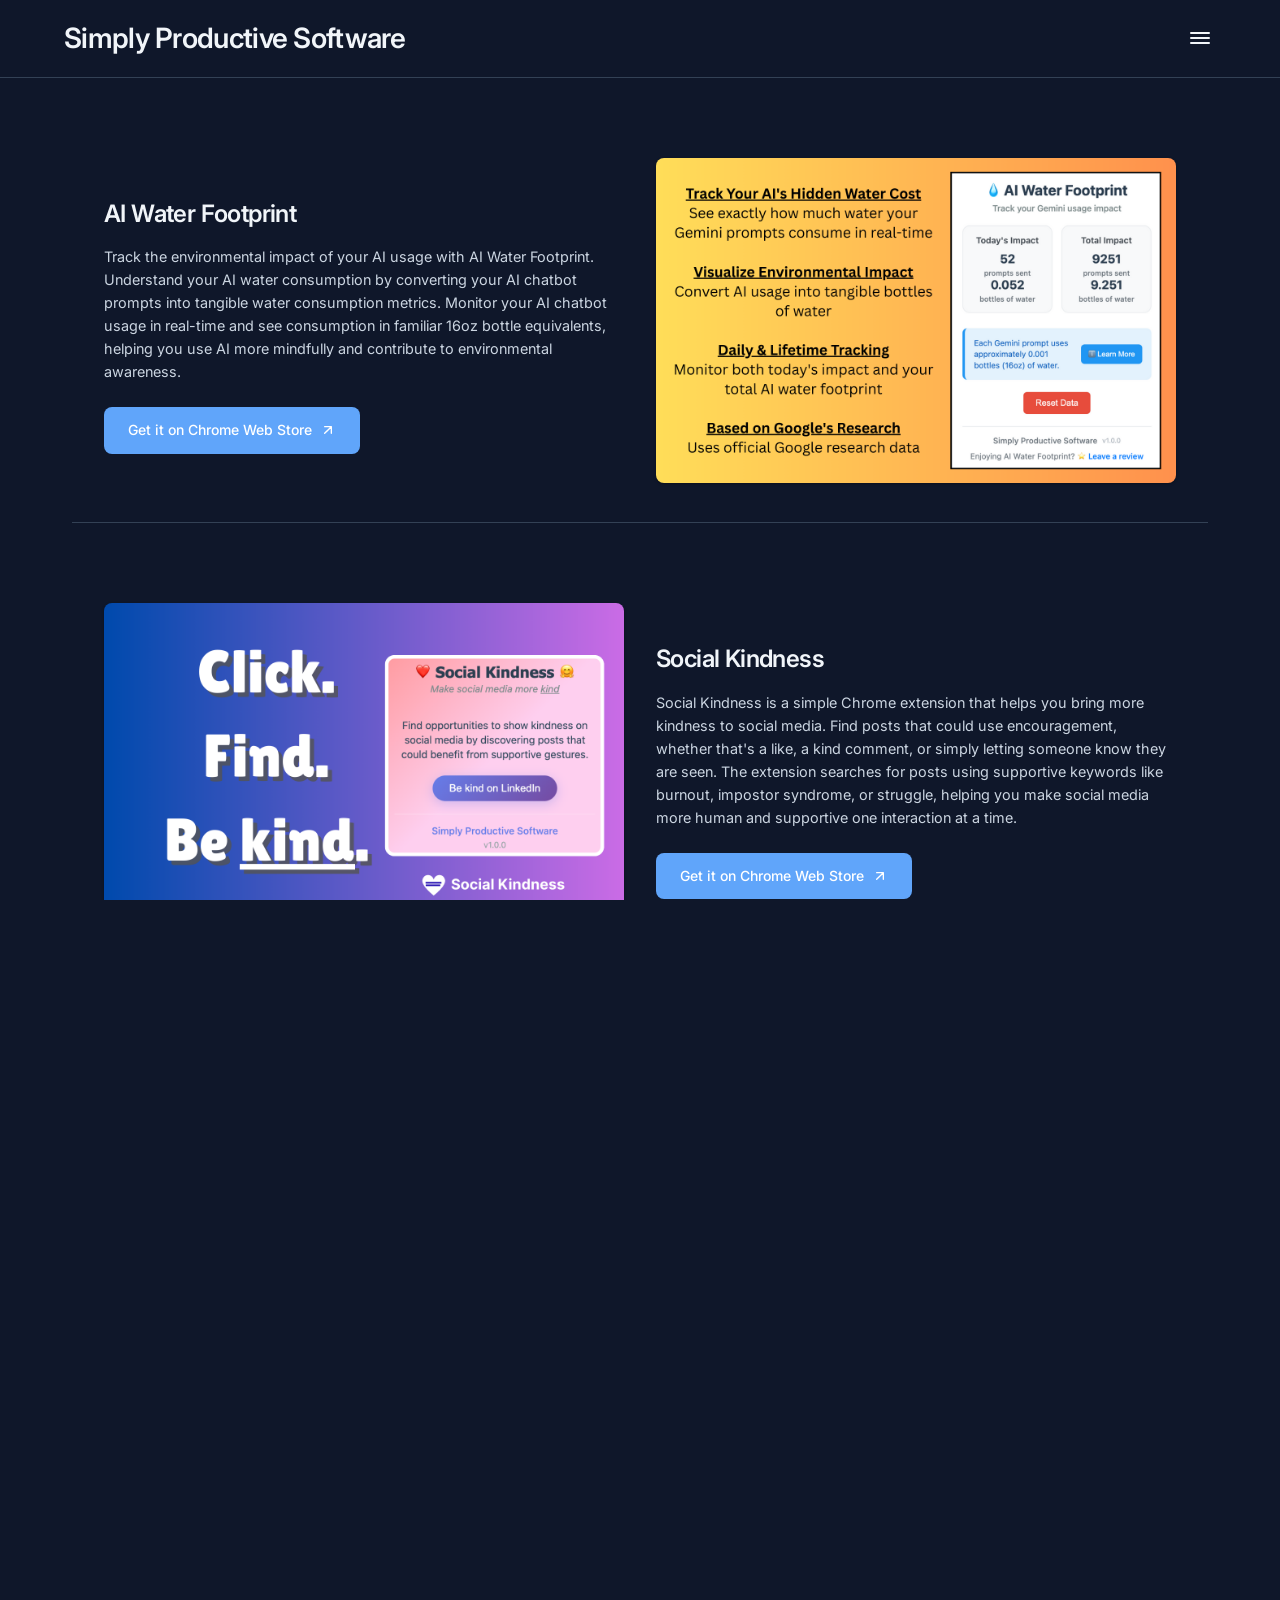
==== commit 45f756d6: "adding email link" ====
--- a/index.html
+++ b/index.html
@@ -185,7 +185,22 @@
     </main>
     
     <footer>
-      <p>&copy; <span id="current-year"></span> Simply Productive Software. All rights reserved.</p>
+      <div class="footer-content">
+        <div class="contact-section">
+          <h3>Get in Touch</h3>
+          <p>Have questions or feedback? We'd love to hear from you!</p>
+          <a href="mailto:hello@simplyproductivesoftware.com" class="contact-button">
+            <span>hello@simplyproductivesoftware.com</span>
+            <svg width="16" height="16" viewBox="0 0 24 24" fill="none" stroke="currentColor" stroke-width="2" stroke-linecap="round" stroke-linejoin="round" aria-hidden="true">
+              <path d="M4 4h16c1.1 0 2 .9 2 2v12c0 1.1-.9 2-2 2H4c-1.1 0-2-.9-2-2V6c0-1.1.9-2 2-2z"/>
+              <polyline points="22,6 12,13 2,6"/>
+            </svg>
+          </a>
+        </div>
+        <div class="footer-bottom">
+          <p>&copy; <span id="current-year"></span> Simply Productive Software. All rights reserved.</p>
+        </div>
+      </div>
     </footer>
     
     <!-- Image Modal -->
--- a/styles.css
+++ b/styles.css
@@ -224,9 +224,9 @@
 footer {
     background: var(--surface);
     border-top: 1px solid var(--border-color);
-    padding: 1.5rem 5%;
+    padding: 1rem 5%;
     text-align: center;
-    margin-top: 3rem;
+    margin-top: 2rem;
 }
 
 footer p {
@@ -234,6 +234,69 @@
     color: var(--text-muted);
 }
 
+/* Footer Contact Section */
+.footer-content {
+    max-width: 600px;
+    margin: 0 auto;
+}
+
+.contact-section {
+    margin-bottom: 1rem;
+}
+
+.contact-section h3 {
+    font-size: 1rem;
+    font-weight: 600;
+    color: var(--text-primary);
+    margin-bottom: 0.5rem;
+    letter-spacing: -0.025em;
+}
+
+.contact-section p {
+    font-size: 0.875rem;
+    color: var(--text-secondary);
+    margin-bottom: 1rem;
+    line-height: 1.4;
+}
+
+.contact-button {
+    display: inline-flex;
+    align-items: center;
+    gap: 0.5rem;
+    background: var(--primary-color);
+    color: white;
+    text-decoration: none;
+    padding: 0.5rem 1rem;
+    border-radius: var(--border-radius);
+    font-weight: 500;
+    font-size: 0.9rem;
+    transition: var(--transition);
+    border: 2px solid var(--primary-color);
+    cursor: pointer;
+    box-shadow: var(--shadow);
+}
+
+.contact-button:hover,
+.contact-button:focus {
+    background: var(--primary-hover);
+    border-color: var(--primary-hover);
+    transform: translateY(-1px);
+    box-shadow: var(--shadow-hover);
+}
+
+.contact-button svg {
+    transition: var(--transition);
+}
+
+.contact-button:hover svg {
+    transform: translateX(2px);
+}
+
+.footer-bottom {
+    border-top: 1px solid var(--border-color);
+    padding-top: 1rem;
+}
+
 /* Clean Navigation */
 nav {
     display: flex;
@@ -243,7 +306,7 @@
 
 #nav-menu {
     list-style-type: none;
-    display: flex;
+    display: none;
     gap: 0.25rem;
     background: var(--surface);
     border-radius: var(--border-radius);
@@ -290,7 +353,7 @@
 
 /* Navigation Hamburger Menu */
 .menu-icon {
-    display: none;
+    display: flex;
     flex-direction: column;
     gap: 3px;
     cursor: pointer;
@@ -373,11 +436,51 @@
         box-shadow: var(--shadow-hover);
         padding: 0.75rem;
         gap: 0.5rem;
-        min-width: 200px;
+        min-width: 250px;
         white-space: nowrap;
         z-index: 100;
     }
 
+    #nav-menu.active {
+        display: flex;
+    }
+    
+    #nav-menu li a {
+        padding: 0.5rem 0;
+        border-radius: 0;
+        background: none;
+        color: var(--text-secondary);
+        border-bottom: 1px solid transparent;
+    }
+    
+    #nav-menu li a:hover,
+    #nav-menu li a:focus,
+    #nav-menu li a.active {
+        background: none;
+        color: var(--primary-color);
+        border-bottom-color: var(--primary-color);
+    }
+}
+
+/* Desktop navigation also uses dropdown style */
+@media only screen and (min-width: 901px) {
+    #nav-menu {
+        display: none;
+        flex-direction: column;
+        position: absolute;
+        top: calc(100% + 0.5rem);
+        right: 0;
+        background: var(--surface);
+        border-radius: var(--border-radius);
+        border: 1px solid var(--border-color);
+        box-shadow: var(--shadow-hover);
+        padding: 0.75rem;
+        gap: 0.5rem;
+        min-width: 250px;
+        white-space: nowrap;
+        z-index: 100;
+    }
+    
     #nav-menu.active {
         display: flex;
     }
